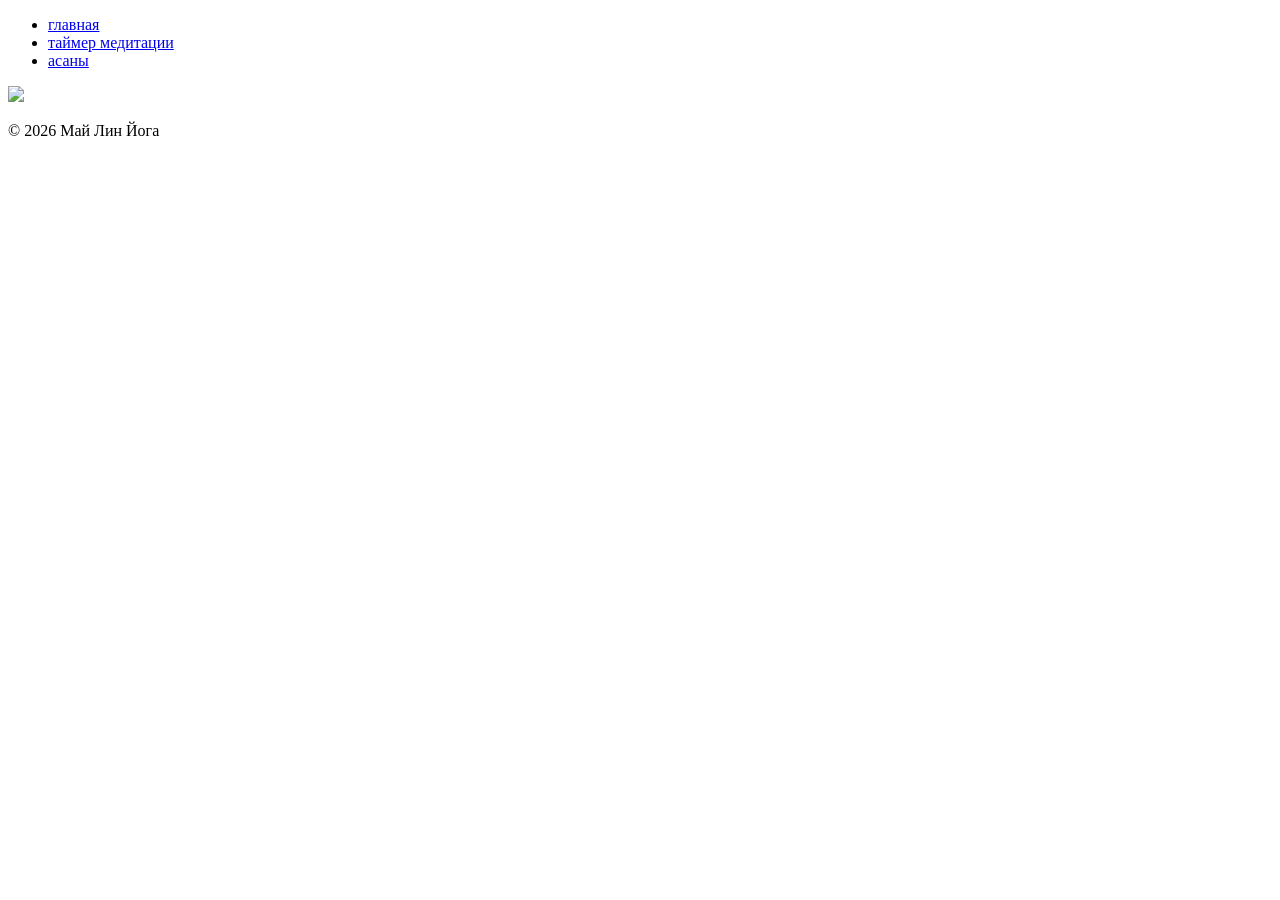
==== index.html @ cb104ab4 "Добавление базовой структуры всех страниц, главная страница и файл стилей" ====
<!DOCTYPE html>
<html lang="en">
<head>
    <meta charset="UTF-8">
    <meta name="viewport" content="width=device-width, initial-scale=1.0">
    <title>главная страница</title>
    <link rel="stylesheet" href="styles/style.css">
</head>
<body>
    <header>
        <nav>
            <ul>
                <li><a href="index.html">главная</a></li>
                <li><a href="timer.html">таймер медитации</a></li>
                <li><a href="asana.html">асаны</a></li>
            </ul>
        </nav>
        <img src="media/logo.png">
     </header>
     <main>
    </main>
    <footer>
        <p>&copy; 2026 Май Лин Йога</p>
    </footer>
</body>
</html>
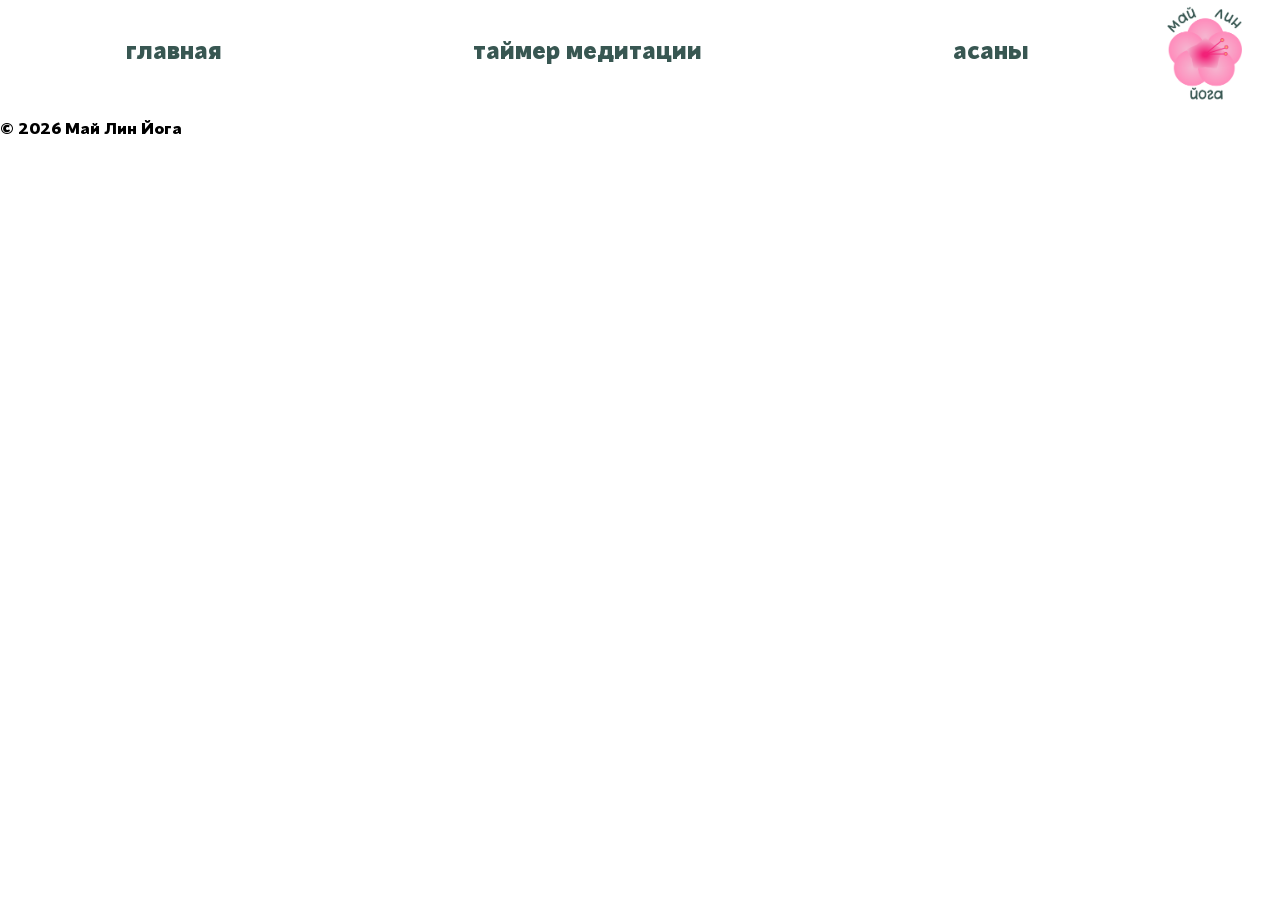
==== commit 6fa7a68e: "Добавление favicon" ====
--- a/index.html
+++ b/index.html
@@ -5,6 +5,7 @@
     <meta name="viewport" content="width=device-width, initial-scale=1.0">
     <title>главная страница</title>
     <link rel="stylesheet" href="styles/style.css">
+    <link rel="icon" sizes="32x32" href="media/favicon.png">
 </head>
 <body>
     <header>
--- a/styles/style.css
+++ b/styles/style.css
@@ -0,0 +1,55 @@
+@font-face {
+    font-family: "TheCrooker";
+    src: url("../fonts/TheCrooker.otf") format("opentype");
+    font-weight: normal;
+    font-style: normal;
+}
+@font-face {
+    font-family: "BlackerSans";
+    src: url("../fonts/BlackerSans.ttf") format("truetype");
+    font-weight: normal;
+    font-style: normal;
+}
+html {
+    scrollbar-width: none;
+    width: 100%;
+}
+body {
+    font-family: "BlackerSans", sans-serif;
+    font-weight: 550;
+    margin: 0;
+    min-height: 100vh;
+    width: 100%;
+}
+header img {
+    margin-right: 2%;
+    padding: 0 1%;
+    height: 6rem;
+}
+header {
+    margin-top: 0.5%;
+    display: flex;
+    width: auto;
+    margin-bottom: 0.5%;
+}
+nav {
+    width: 100%;
+}
+nav ul {
+    display: flex;
+    padding: 1.2% 0;
+}
+nav li {
+    list-style: none;
+    padding: 0 1%;
+    margin: 0 auto;
+    font-size: 1.5rem;
+}
+nav a {
+    text-decoration: none;
+    color: #385752;
+    transition: color 0.5s ease;
+}
+nav a:hover {
+    color: #A1B4A5;
+}
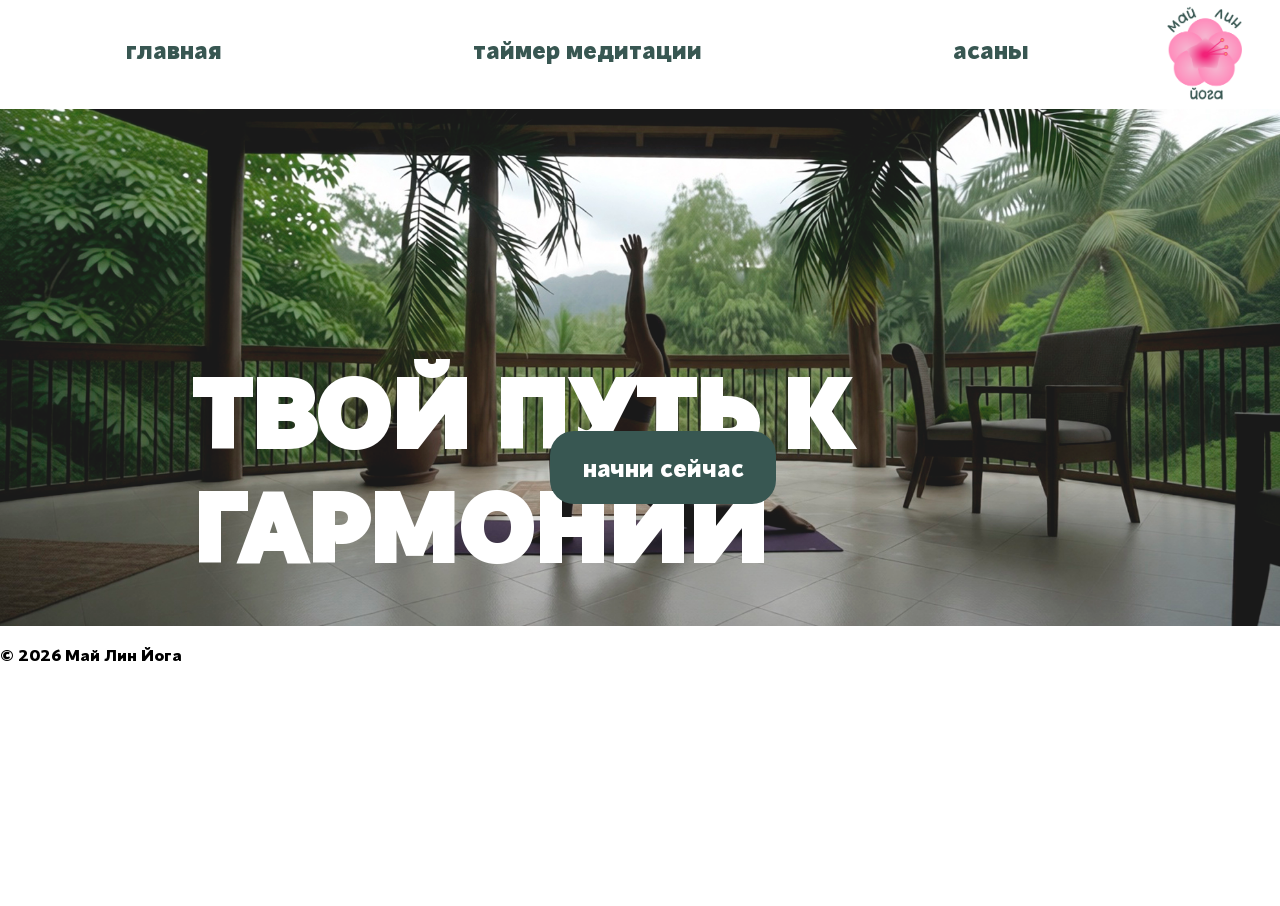
==== commit b9a8d1a2: "Основной баннер главной страницы" ====
--- a/index.html
+++ b/index.html
@@ -19,6 +19,11 @@
         <img src="media/logo.png">
      </header>
      <main>
+        <section class="banner">
+            <img src="media/main_banner.jpg">
+            <div class="banner_text"><h2>ТВОЙ ПУТЬ К ГАРМОНИИ</h2></div>
+            <div class="banner_button"><button><a href="timer.html">начни сейчас</a></button></div>
+        </section>
     </main>
     <footer>
         <p>&copy; 2026 Май Лин Йога</p>
--- a/styles/style.css
+++ b/styles/style.css
@@ -52,4 +52,43 @@
 }
 nav a:hover {
     color: #A1B4A5;
+}
+.banner {
+    position: relative;
+}
+.banner img {
+    width: 100%;
+    opacity: 90%;
+}
+.banner_text {
+    font-family: "BlackerSans";
+    position: absolute;
+    top: 32%;
+    left: 15%;
+    font-size: 4rem;
+    color: white;
+}
+.banner_button {
+    position: absolute;
+    top: 62%;
+    left: 43%;
+}
+.banner_button button {
+    border: none;
+    background-color: #385752;
+    font-family: "BlackerSans";
+    font-size: 1.5rem;
+    padding: 14%;
+    width: 140%;
+    border-radius: 1.5rem;
+    color: white;
+    transition: background-color 0.5s ease, color 0.5s ease;
+}
+.banner_button a {
+    text-decoration: none;
+    color: inherit;
+}
+.banner_button button:hover {
+    color: #385752;
+    background-color: white;
 }
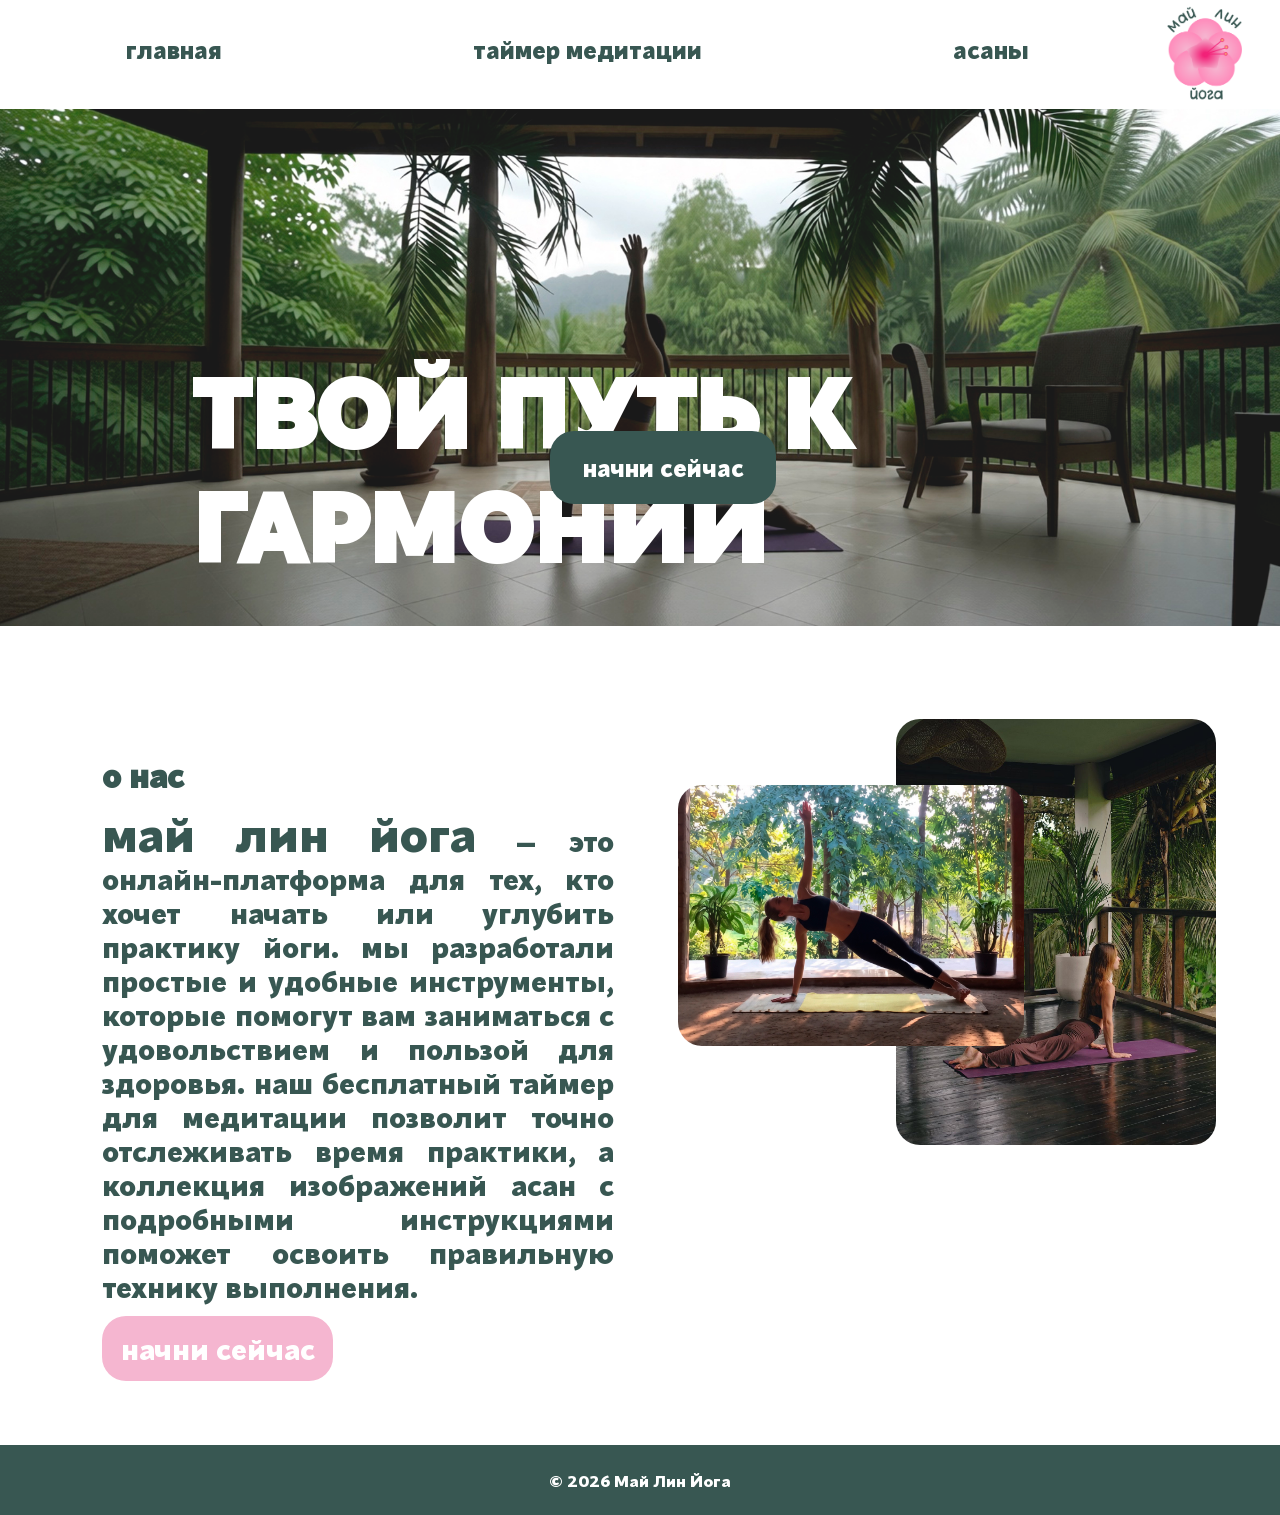
==== commit 000aaadf: "Добавление блока О нас" ====
--- a/index.html
+++ b/index.html
@@ -24,6 +24,15 @@
             <div class="banner_text"><h2>ТВОЙ ПУТЬ К ГАРМОНИИ</h2></div>
             <div class="banner_button"><button><a href="timer.html">начни сейчас</a></button></div>
         </section>
+        <section class="about">
+            <div class="about_text">
+                <h2>о нас</h2>
+                <p><span style="font-size: 3rem;">май лин йога </span> – это онлайн‑платформа для тех, кто хочет начать или углубить практику йоги. мы разработали простые и удобные инструменты, которые помогут вам заниматься с удовольствием и пользой для здоровья. наш бесплатный таймер для медитации позволит точно отслеживать время практики, а коллекция изображений асан с подробными инструкциями поможет освоить правильную технику выполнения.</p>
+                <div class="about_button"><button><a href="timer.html">начни сейчас</a></button></div>
+            </div>
+            <span class="about_1"><img src="media/about_1.jpg"></span>
+            <span class="about_2"><img src="media/about_2.jpg"></span>
+        </section>
     </main>
     <footer>
         <p>&copy; 2026 Май Лин Йога</p>
--- a/styles/style.css
+++ b/styles/style.css
@@ -91,4 +91,73 @@
 .banner_button button:hover {
     color: #385752;
     background-color: white;
+}
+.about {
+    margin-top: 7%;
+    display: flex;
+    position: relative;
+    width: 100%;
+    margin-bottom: 5%;
+}
+.about_1 img {
+    top: 0;
+    right: 5%;
+    position: absolute;
+    width: 25%;
+    border-radius: 1.5rem;
+}
+.about_2 img {
+    top: 10%;
+    right: 20%;
+    position: absolute;
+    width: 27%;
+    border-radius: 1.5rem;
+}
+.about_text {
+    margin-top: 3%;
+    margin-left: 8%;
+    width: 40%;
+}
+.about_text h2 {
+    font-size: 2rem;
+    margin-top: 0;
+    margin-bottom: 2%;
+    color: #385752;
+}
+.about_text p {
+    margin-top: 0;
+    text-align: justify;
+    font-size: 1.8rem;
+    color: #385752;
+    margin-bottom: 0;
+    padding-bottom: 2.4%;
+}
+.about_button button {
+    border: none;
+    background-color: #F5B6D0;
+    font-family: "BlackerSans";
+    font-size: 1.8rem;
+    padding: 3%;
+    width: 45%;
+    border-radius: 1.5rem;
+    color: white;
+    transition: background-color 0.5s ease, color 0.5s ease;
+}
+.about_button a {
+    text-decoration: none;
+    color: inherit;
+}
+.about_button button:hover {
+    background-color: #385752;
+}
+footer {
+    width: 100%;
+    text-align: center;
+    background-color: #385752;
+}
+footer p {
+    padding: 2% 0;
+    color: white;
+    font-size: 1rem;
+    margin: 0;
 }
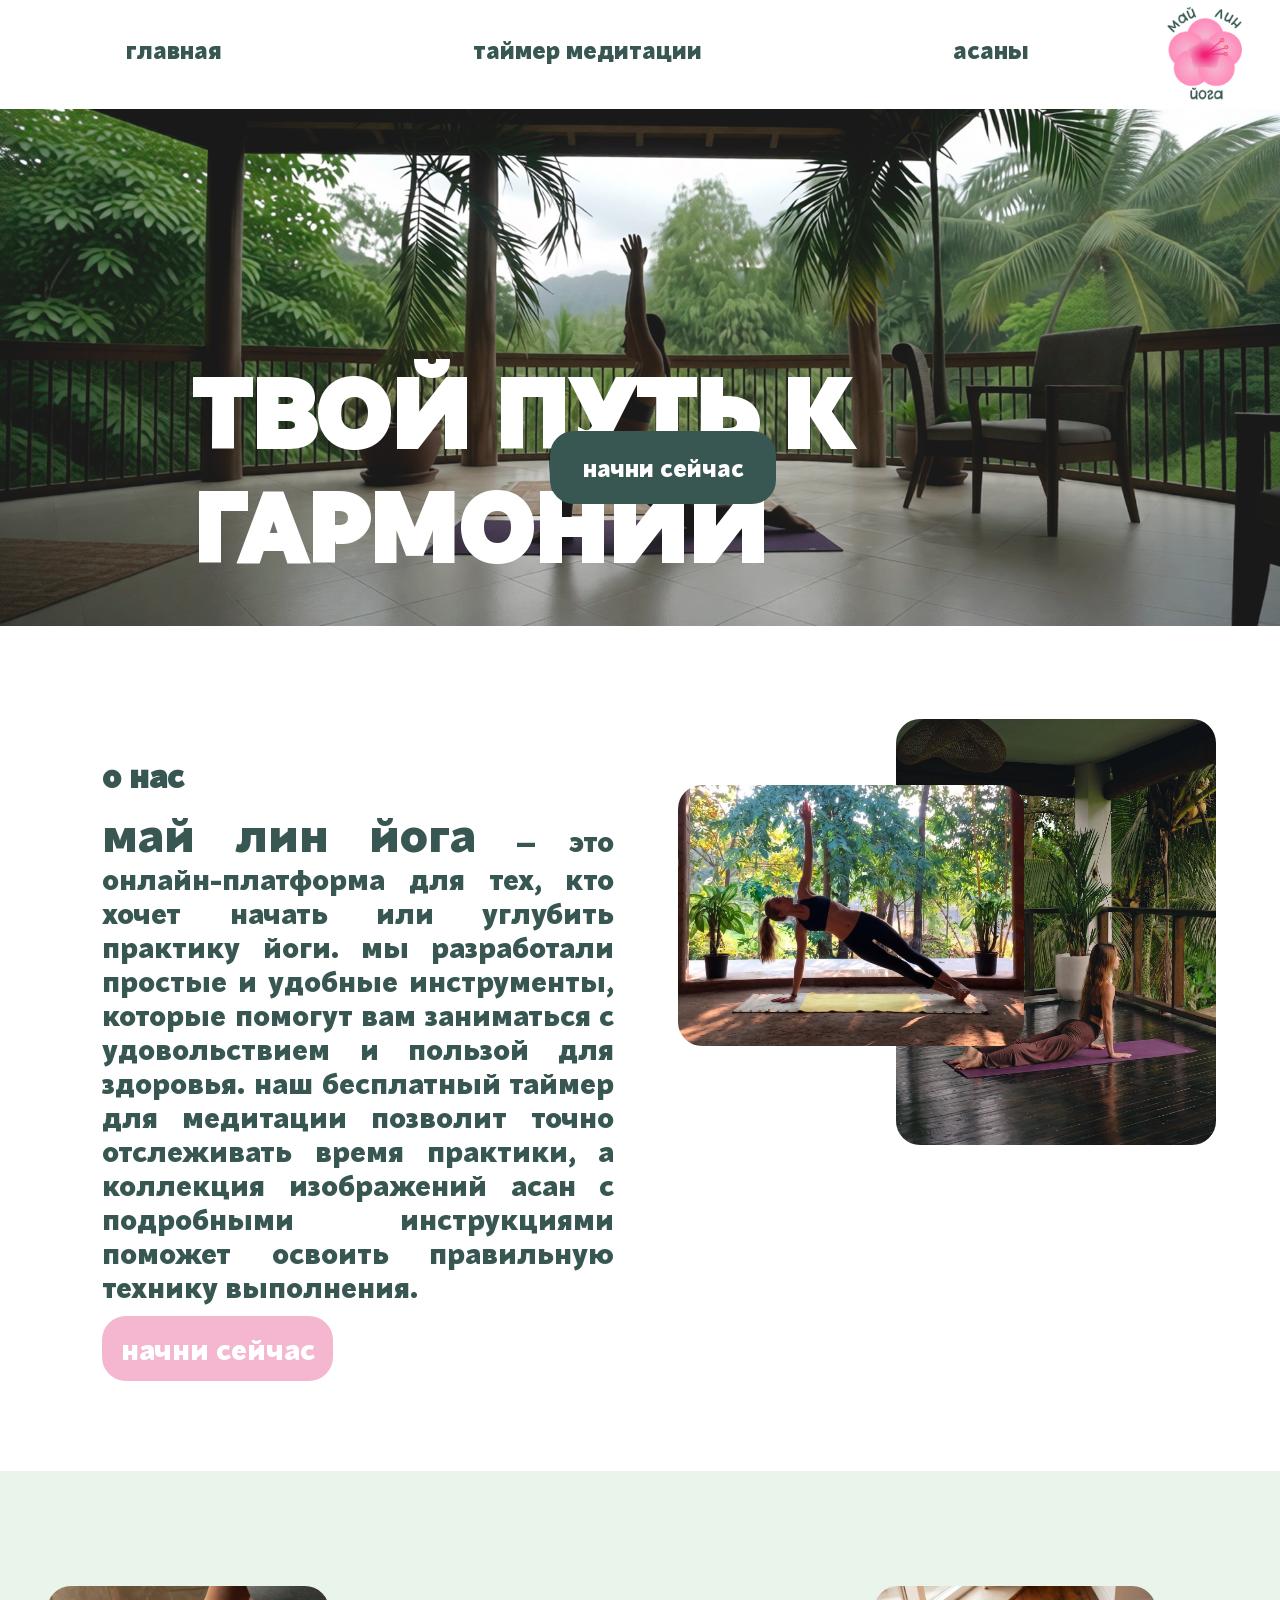
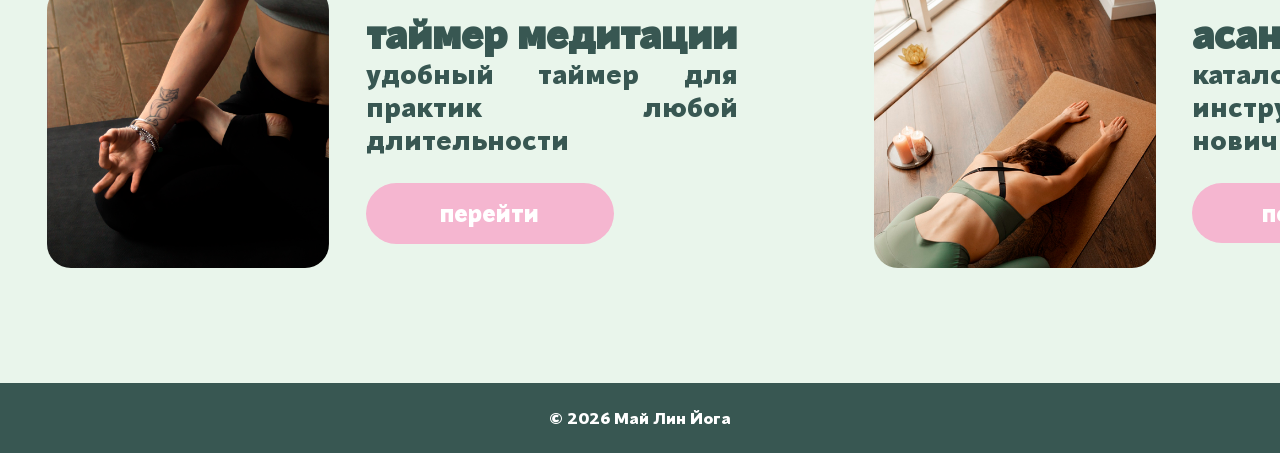
==== commit cf9a3208: "Добавление блока Функционал сайта" ====
--- a/index.html
+++ b/index.html
@@ -33,6 +33,24 @@
             <span class="about_1"><img src="media/about_1.jpg"></span>
             <span class="about_2"><img src="media/about_2.jpg"></span>
         </section>
+        <section class="functions">
+            <div class="function_image">
+                <img src="media/timer.png">
+                <div class="function_text">
+                    <h3>таймер медитации</h3>
+                    <p>удобный таймер для практик любой длительности</p>
+                    <button><a href="timer.html">перейти</a></button>
+                </div>
+            </div>
+            <div class="function_image">
+                <img src="media/yoga.png">
+                <div class="function_text">
+                    <h3>асаны</h3>
+                    <p>каталог асан с фото и инструкциями для новичков и продвинутых</p>
+                    <button><a href="asana.html">перейти</a></button>
+                </div>
+            </div>
+        </section>
     </main>
     <footer>
         <p>&copy; 2026 Май Лин Йога</p>
--- a/styles/style.css
+++ b/styles/style.css
@@ -105,6 +105,7 @@
     position: absolute;
     width: 25%;
     border-radius: 1.5rem;
+    transition: width 0.5s ease;
 }
 .about_2 img {
     top: 10%;
@@ -112,6 +113,13 @@
     position: absolute;
     width: 27%;
     border-radius: 1.5rem;
+    transition: width 0.5s ease;
+}
+.about_1 img:hover {
+    width: 25.5%;
+}
+.about_2 img:hover {
+    width: 27.5%;
 }
 .about_text {
     margin-top: 3%;
@@ -150,6 +158,65 @@
 .about_button button:hover {
     background-color: #385752;
 }
+.functions {
+    background-color: #e9f5eb;
+    color: #385752;
+    margin-top: 7%;
+    margin-left: 0;
+    margin-right: 0;
+    display: flex;
+    max-width: 100%;
+    justify-content: space-between;
+}
+.function_image {
+    padding: 0 3.7%;
+    display: flex;
+    align-items: center;
+}
+.function_image img {
+    height: 55%;
+    margin-right: 5%;
+    border-radius: 1.5rem;
+}
+.function_text h3 {
+    margin-bottom: 0;
+    font-size: 2.5rem;
+    margin-top: 0;
+}
+.function_text p {
+    width: 90%;
+    margin-top: 0;
+    font-size: 1.7rem;
+    text-align: justify;
+}
+.functions button {
+    font-family: "BlackerSans";
+    border: none;
+    background-color: #F5B6D0;
+    font-size: 1.5rem;
+    padding: 4%;
+    width: 60%;
+    border-radius: 2rem;
+    color: white;
+    transition: background-color 0.5s ease, color 0.5s ease;
+}
+.functions a {
+    text-decoration: none;
+    color: inherit;
+}
+.functions button:hover {
+    background-color: #385752;
+}
+.right_func {
+    margin-left: 2%;
+    height: 60%;
+    margin-right: 5%;
+    border-radius: 1.5rem;
+    transition: height 0.5s ease;
+}
+.right_func:hover {
+    height: 62%;
+}
 footer {
     width: 100%;
     text-align: center;
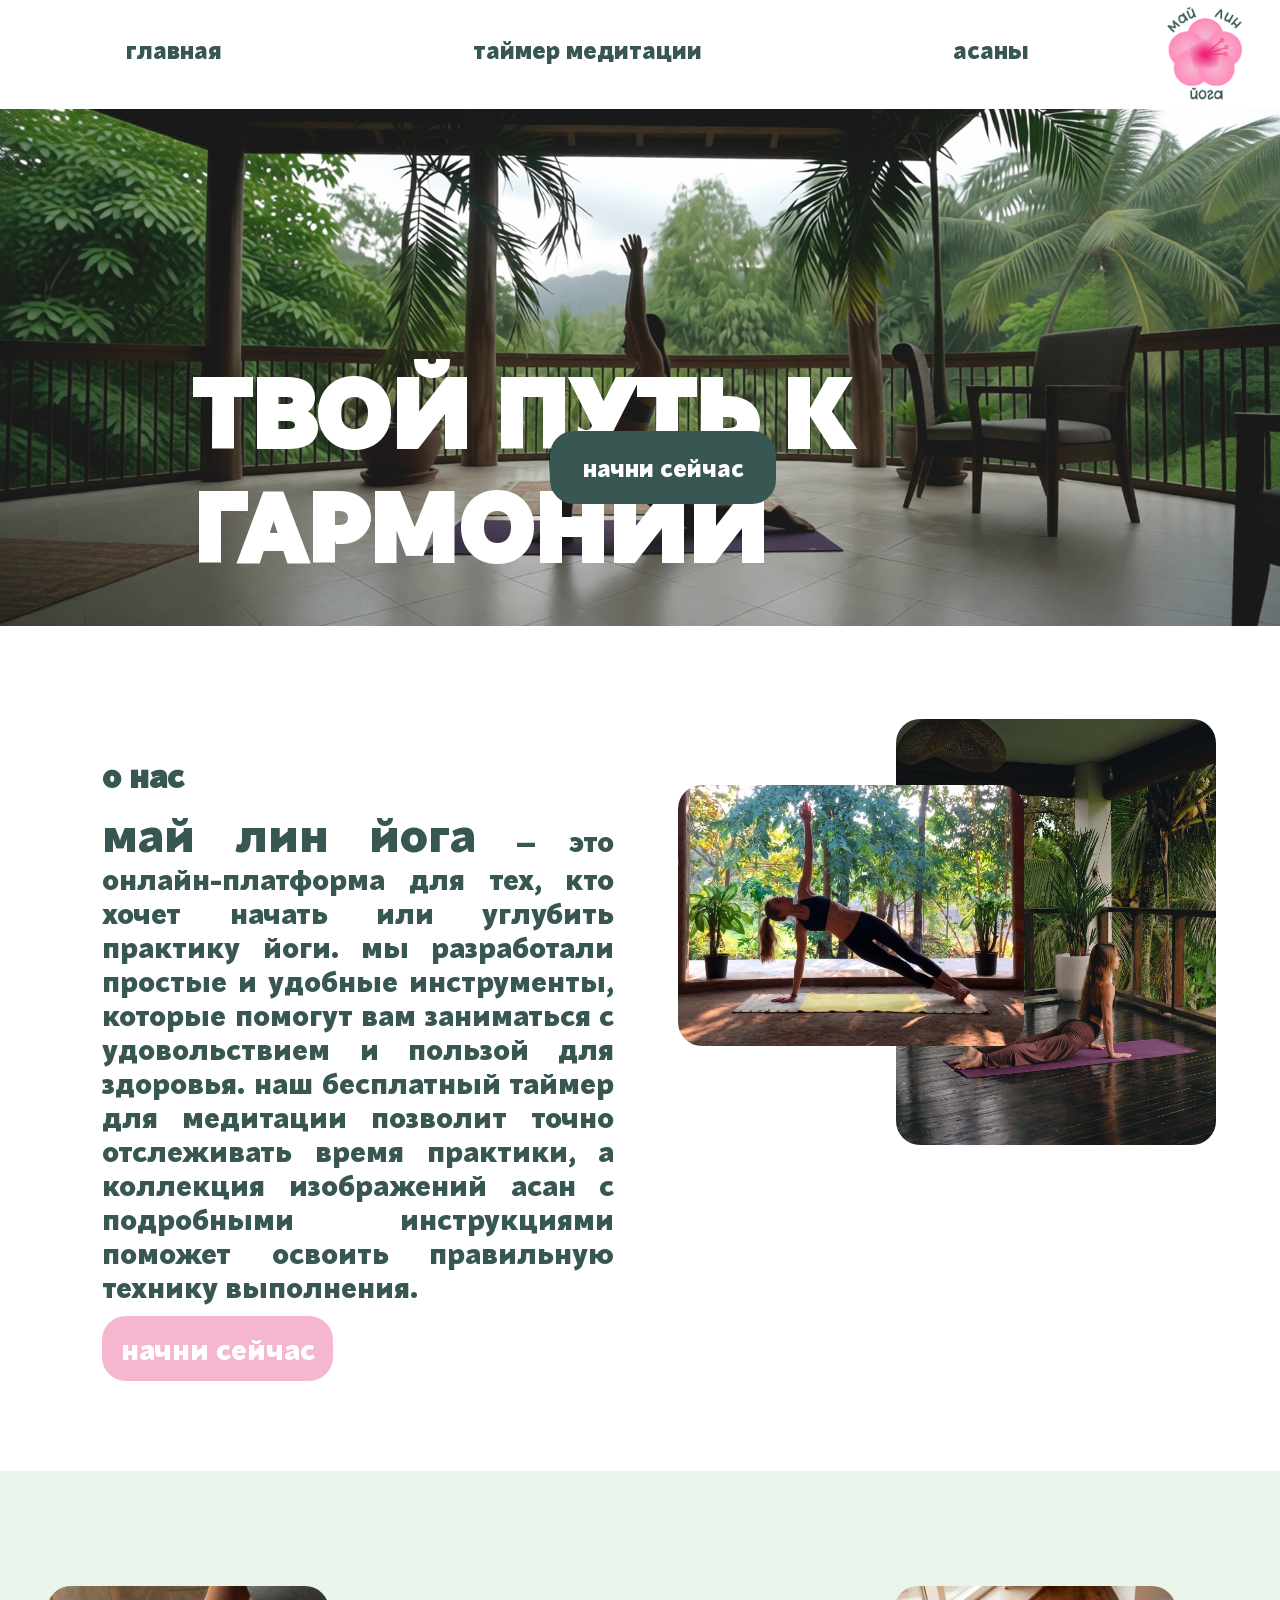
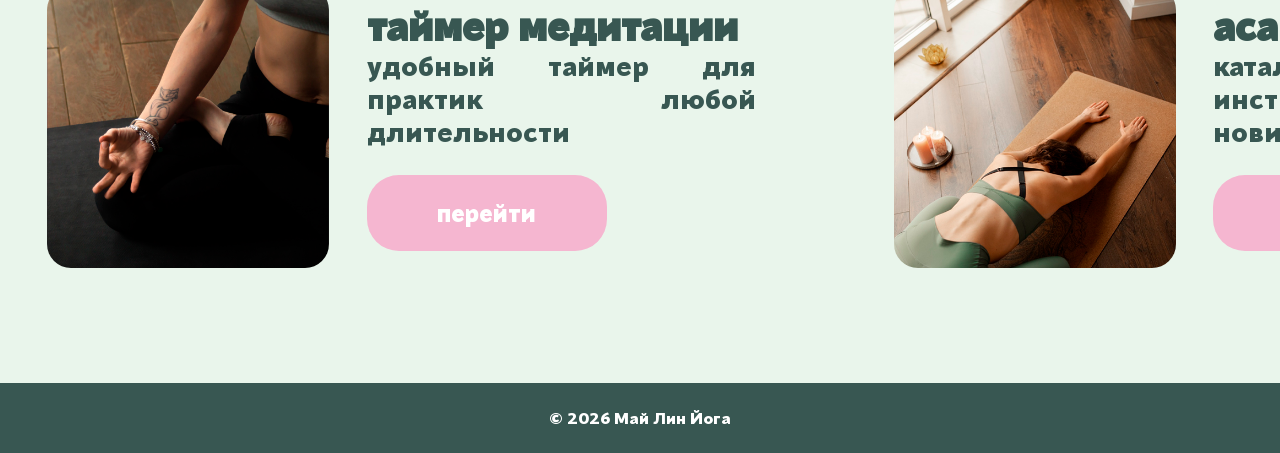
==== commit 1dbb4eb8: "Подключить стили к странице с таймером" ====
--- a/index.html
+++ b/index.html
@@ -5,6 +5,7 @@
     <meta name="viewport" content="width=device-width, initial-scale=1.0">
     <title>главная страница</title>
     <link rel="stylesheet" href="styles/style.css">
+    <link rel="stylesheet" href="styles/timer_style.css">
     <link rel="icon" sizes="32x32" href="media/favicon.png">
 </head>
 <body>
--- a/styles/style.css
+++ b/styles/style.css
@@ -173,10 +173,14 @@
     display: flex;
     align-items: center;
 }
+.function_image img:hover {
+    height: 57%;
+}
 .function_image img {
     height: 55%;
     margin-right: 5%;
     border-radius: 1.5rem;
+    transition: height 0.5s ease;
 }
 .function_text h3 {
     margin-bottom: 0;
@@ -194,8 +198,8 @@
     border: none;
     background-color: #F5B6D0;
     font-size: 1.5rem;
-    padding: 4%;
-    width: 60%;
+    padding: 1.5rem;
+    width: 15rem;
     border-radius: 2rem;
     color: white;
     transition: background-color 0.5s ease, color 0.5s ease;
@@ -206,16 +210,6 @@
 }
 .functions button:hover {
     background-color: #385752;
-}
-.right_func {
-    margin-left: 2%;
-    height: 60%;
-    margin-right: 5%;
-    border-radius: 1.5rem;
-    transition: height 0.5s ease;
-}
-.right_func:hover {
-    height: 62%;
 }
 footer {
     width: 100%;
--- a/styles/timer_style.css
+++ b/styles/timer_style.css
@@ -0,0 +1,224 @@
+@font-face {
+    font-family: "TheCrooker";
+    src: url("../fonts/TheCrooker.otf") format("opentype");
+    font-weight: normal;
+    font-style: normal;
+}
+@font-face {
+    font-family: "BlackerSans";
+    src: url("../fonts/BlackerSans.ttf") format("truetype");
+    font-weight: normal;
+    font-style: normal;
+}
+html {
+    scrollbar-width: none;
+    width: 100%;
+}
+body {
+    font-family: "BlackerSans", sans-serif;
+    font-weight: 550;
+    margin: 0;
+    min-height: 100vh;
+    width: 100%;
+}
+header img {
+    margin-right: 2%;
+    padding: 0 1%;
+    height: 6rem;
+}
+header {
+    margin-top: 0.5%;
+    display: flex;
+    width: auto;
+    margin-bottom: 0.5%;
+}
+nav {
+    width: 100%;
+}
+nav ul {
+    display: flex;
+    padding: 1.2% 0;
+}
+nav li {
+    list-style: none;
+    padding: 0 1%;
+    margin: 0 auto;
+    font-size: 1.5rem;
+}
+nav a {
+    text-decoration: none;
+    color: #385752;
+    transition: color 0.5s ease;
+}
+nav a:hover {
+    color: #A1B4A5;
+}
+.banner {
+    position: relative;
+}
+.banner img {
+    width: 100%;
+    opacity: 90%;
+}
+.banner_text {
+    font-family: "BlackerSans";
+    position: absolute;
+    top: 32%;
+    left: 15%;
+    font-size: 4rem;
+    color: white;
+}
+.banner_button {
+    position: absolute;
+    top: 62%;
+    left: 43%;
+}
+.banner_button button {
+    border: none;
+    background-color: #385752;
+    font-family: "BlackerSans";
+    font-size: 1.5rem;
+    padding: 14%;
+    width: 140%;
+    border-radius: 1.5rem;
+    color: white;
+    transition: background-color 0.5s ease, color 0.5s ease;
+}
+.banner_button a {
+    text-decoration: none;
+    color: inherit;
+}
+.banner_button button:hover {
+    color: #385752;
+    background-color: white;
+}
+.about {
+    margin-top: 7%;
+    display: flex;
+    position: relative;
+    width: 100%;
+    margin-bottom: 5%;
+}
+.about_1 img {
+    top: 0;
+    right: 5%;
+    position: absolute;
+    width: 25%;
+    border-radius: 1.5rem;
+    transition: width 0.5s ease;
+}
+.about_2 img {
+    top: 10%;
+    right: 20%;
+    position: absolute;
+    width: 27%;
+    border-radius: 1.5rem;
+    transition: width 0.5s ease;
+}
+.about_1 img:hover {
+    width: 25.5%;
+}
+.about_2 img:hover {
+    width: 27.5%;
+}
+.about_text {
+    margin-top: 3%;
+    margin-left: 8%;
+    width: 40%;
+}
+.about_text h2 {
+    font-size: 2rem;
+    margin-top: 0;
+    margin-bottom: 2%;
+    color: #385752;
+}
+.about_text p {
+    margin-top: 0;
+    text-align: justify;
+    font-size: 1.8rem;
+    color: #385752;
+    margin-bottom: 0;
+    padding-bottom: 2.4%;
+}
+.about_button button {
+    border: none;
+    background-color: #F5B6D0;
+    font-family: "BlackerSans";
+    font-size: 1.8rem;
+    padding: 3%;
+    width: 45%;
+    border-radius: 1.5rem;
+    color: white;
+    transition: background-color 0.5s ease, color 0.5s ease;
+}
+.about_button a {
+    text-decoration: none;
+    color: inherit;
+}
+.about_button button:hover {
+    background-color: #385752;
+}
+.functions {
+    background-color: #e9f5eb;
+    color: #385752;
+    margin-top: 7%;
+    margin-left: 0;
+    margin-right: 0;
+    display: flex;
+    max-width: 100%;
+    justify-content: space-between;
+}
+.function_image {
+    padding: 0 3.7%;
+    display: flex;
+    align-items: center;
+}
+.function_image img:hover {
+    height: 57%;
+}
+.function_image img {
+    height: 55%;
+    margin-right: 5%;
+    border-radius: 1.5rem;
+    transition: height 0.5s ease;
+}
+.function_text h3 {
+    margin-bottom: 0;
+    font-size: 2.5rem;
+    margin-top: 0;
+}
+.function_text p {
+    width: 90%;
+    margin-top: 0;
+    font-size: 1.7rem;
+    text-align: justify;
+}
+.functions button {
+    font-family: "BlackerSans";
+    border: none;
+    background-color: #F5B6D0;
+    font-size: 1.5rem;
+    padding: 1.5rem;
+    width: 15rem;
+    border-radius: 2rem;
+    color: white;
+    transition: background-color 0.5s ease, color 0.5s ease;
+}
+.functions a {
+    text-decoration: none;
+    color: inherit;
+}
+.functions button:hover {
+    background-color: #385752;
+}
+footer {
+    width: 100%;
+    text-align: center;
+    background-color: #385752;
+}
+footer p {
+    padding: 2% 0;
+    color: white;
+    font-size: 1rem;
+    margin: 0;
+}
